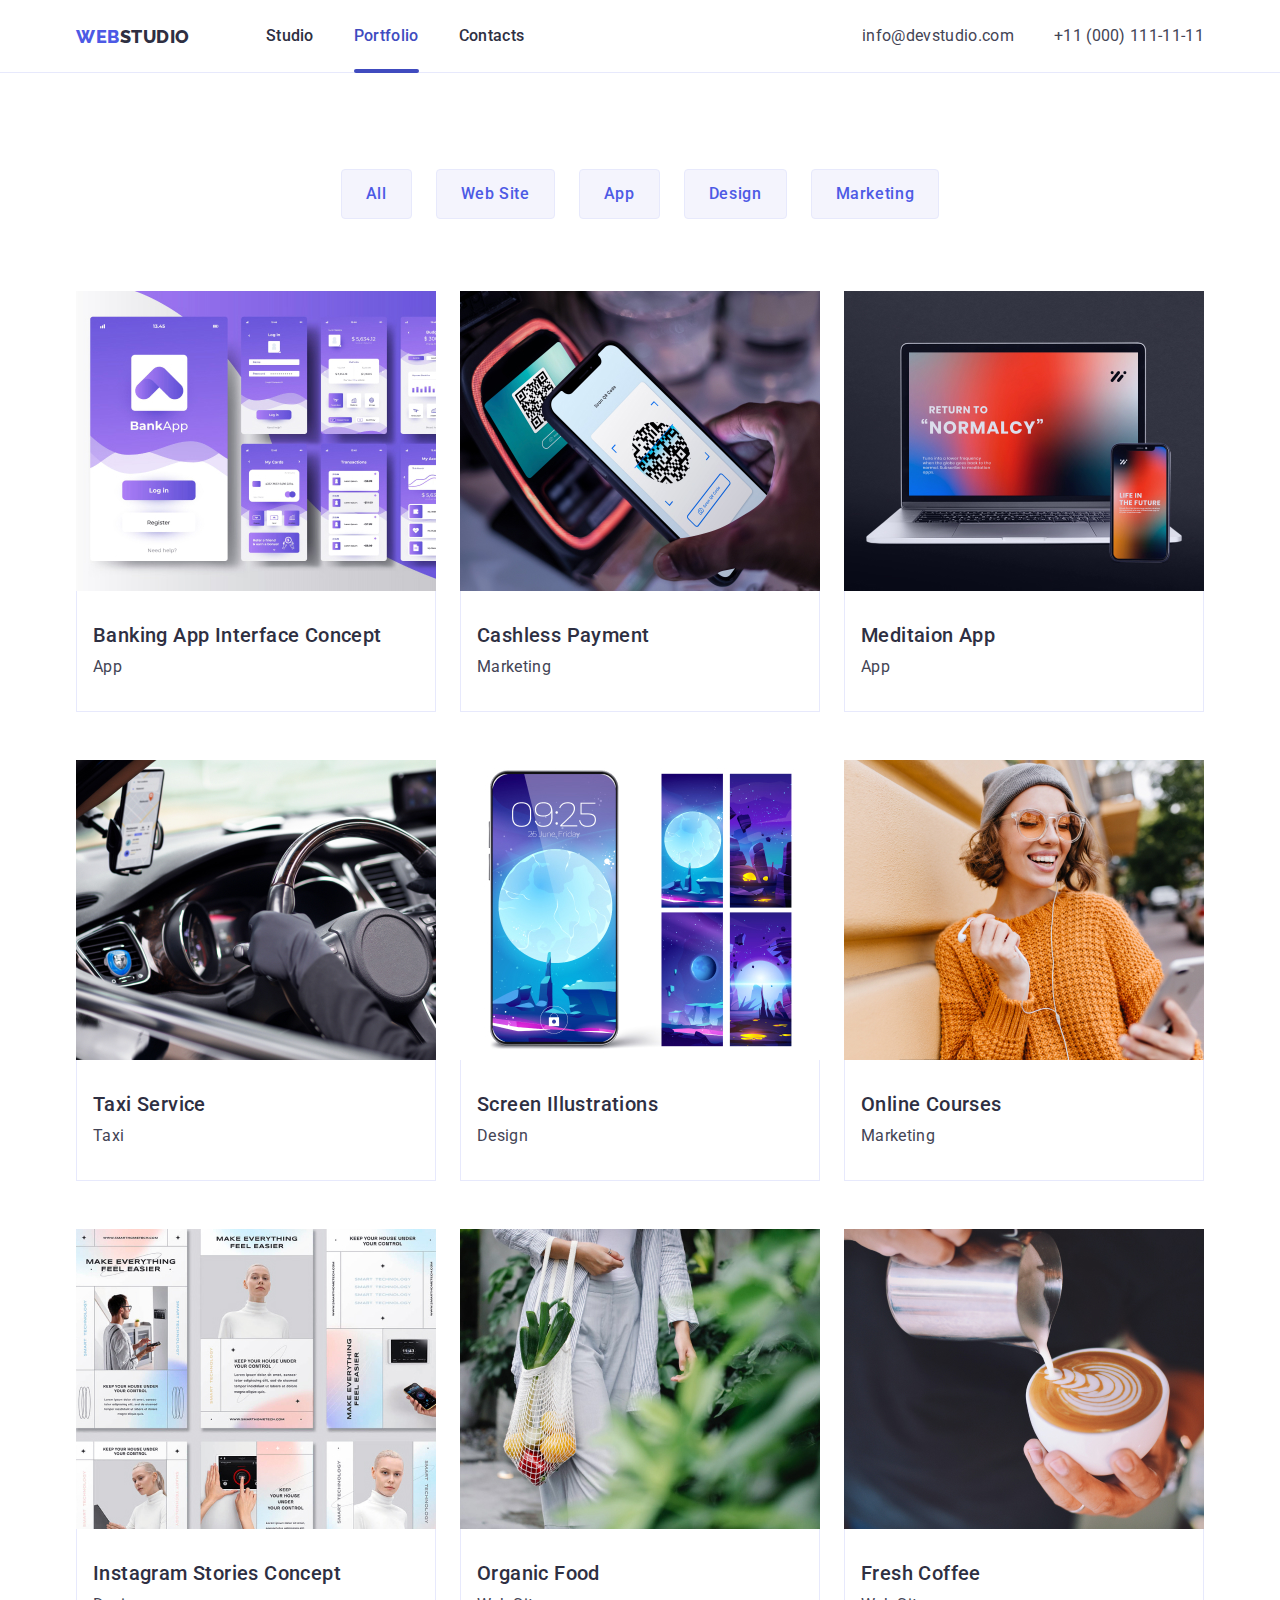
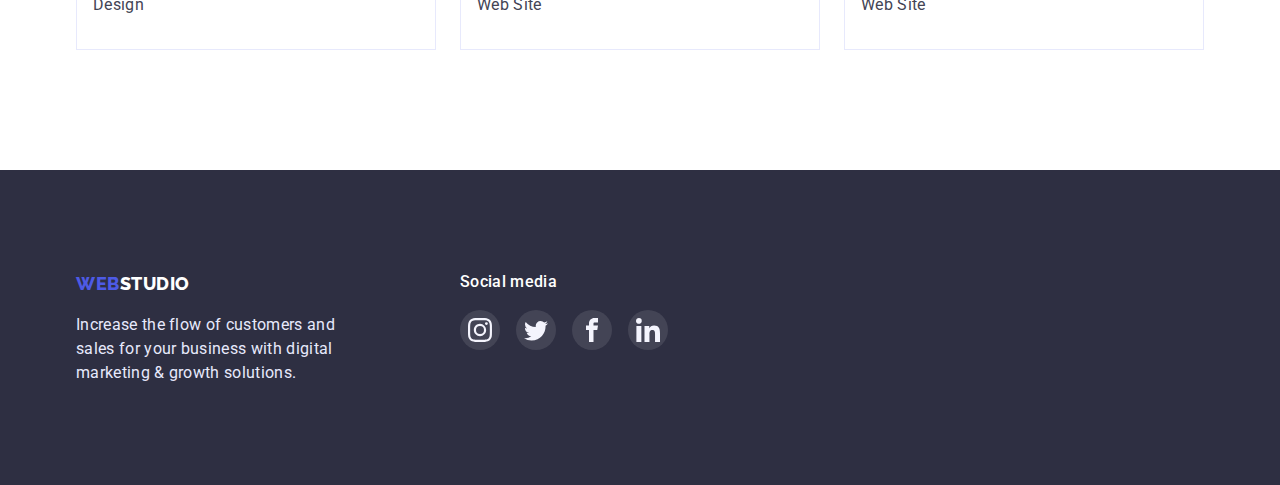
==== portfolio.html @ 172111eb "Initial commit" ====
<!DOCTYPE html>
<html lang="en">
  <head>
    <meta charset="UTF-8" />
    <meta http-equiv="X-UA-Compatible" content="IE=edge" />
    <meta name="viewport" content="width=device-width, initial-scale=1.0" />
    <title>Portfolio</title>
    <link rel="preconnect" href="https://fonts.googleapis.com" />
    <link rel="preconnect" href="https://fonts.gstatic.com" crossorigin />
    <link
      href="https://fonts.googleapis.com/css2?family=Raleway:wght@800&family=Roboto:wght@400;500;700;900&display=swap"
      rel="stylesheet"
    />
    <link
      rel="stylesheet"
      href="https://cdnjs.cloudflare.com/ajax/libs/modern-normalize/1.1.0/modern-normalize.min.css"
    />
    <link rel="stylesheet" href="css/styles.css" />
  </head>
  <body>
    <!-- HEADER(NAV)-->
    <header>
      <div class="main-nav container">
        <nav class="main-nav">
          <a href="index.html" class="logo"
            ><span class="web">WEB</span>STUDIO</a
          >
          <ul class="nav-list">
            <li class="nav-item">
              <a href="index.html" class="nav-link">Studio</a>
            </li>
            <li class="nav-item">
              <a href="portfolio.html" class="nav-link active">Portfolio</a>
            </li>
            <li class="nav-item"><a href="" class="nav-link">Contacts</a></li>
          </ul>
        </nav>
        <address class="main-address">
          <ul class="auth">
            <li class="auth-item">
              <a href="mailto:info@devstudio.com" class="auth-link"
                >info@devstudio.com
              </a>
            </li>
            <li class="auth-item">
              <a href="tel:+110001111111" class="auth-link"
                >+11 (000) 111-11-11
              </a>
            </li>
          </ul>
        </address>
      </div>
    </header>
    <main>
      <section class="examples">
        <h1 class="hidden">Portfolio</h1>
        <div class="container">
          <ul class="filter-list">
            <li class="filter-item">
              <button class="filter-btn btn" type="button">All</button>
            </li>
            <li class="filter-item">
              <button class="filter-btn btn" type="button">Web Site</button>
            </li>
            <li class="filter-item">
              <button class="filter-btn btn" type="button">App</button>
            </li>
            <li class="filter-item">
              <button class="filter-btn btn" type="button">Design</button>
            </li>
            <li class="filter-item">
              <button class="filter-btn btn" type="button">Marketing</button>
            </li>
          </ul>
          <ul class="project-list">
            <li class="project-card">
              <a class="overlay-link" href="">
                <div class="overlay-wrap">
                  <img
                    src="./images/img-portfolio-1.jpg"
                    alt="Banking App"
                    class="img-portfolio"
                    width="360"
                  />
                  <p class="overlay">
                    14 Stylish and User-Friendly App Design Concepts · Task
                    Manager App · Calorie Tracker App · Exotic Fruit Ecommerce
                    App · Cloud Storage App
                  </p>
                </div>

                <div class="project-info">
                  <h2 class="project-card-title">
                    Banking App Interface Concept
                  </h2>
                  <p class="project-card-desc">App</p>
                </div>
              </a>
            </li>
            <li class="project-card">
              <a class="overlay-link" href="">
                <div class="overlay-wrap">
                  <img
                    src="./images/img-portfolio-2.jpg"
                    alt="Cashless Payment"
                    class="img-portfolio"
                    width="360"
                  />
                  <p class="overlay">
                    14 Stylish and User-Friendly App Design Concepts · Task
                    Manager App · Calorie Tracker App · Exotic Fruit Ecommerce
                    App · Cloud Storage App
                  </p>
                </div>
                <div class="project-info">
                  <h2 class="project-card-title">Cashless Payment</h2>
                  <p class="project-card-desc">Marketing</p>
                </div>
              </a>
            </li>
            <li class="project-card">
              <a class="overlay-link" href="">
                <div class="overlay-wrap">
                  <img
                    src="./images/img-portfolio-3.jpg"
                    alt="Meditaion App"
                    class="img-portfolio"
                    width="360"
                  />
                  <p class="overlay">
                    14 Stylish and User-Friendly App Design Concepts · Task
                    Manager App · Calorie Tracker App · Exotic Fruit Ecommerce
                    App · Cloud Storage App
                  </p>
                </div>
                <div class="project-info">
                  <h2 class="project-card-title">Meditaion App</h2>
                  <p class="project-card-desc">App</p>
                </div>
              </a>
            </li>
            <li class="project-card">
              <a class="overlay-link" href="">
                <div class="overlay-wrap">
                  <img
                    src="./images/img-portfolio-4.jpg"
                    alt="Taxi Service"
                    class="img-portfolio"
                    width="360"
                  />
                  <p class="overlay">
                    14 Stylish and User-Friendly App Design Concepts · Task
                    Manager App · Calorie Tracker App · Exotic Fruit Ecommerce
                    App · Cloud Storage App
                  </p>
                </div>
                <div class="project-info">
                  <h2 class="project-card-title">Taxi Service</h2>
                  <p class="project-card-desc">Taxi</p>
                </div>
              </a>
            </li>
            <li class="project-card">
              <a class="overlay-link" href="">
                <div class="overlay-wrap">
                  <img
                    src="./images/img-portfolio-5.jpg"
                    alt="Screen Illustrations"
                    class="img-portfolio"
                    width="360"
                  />
                  <p class="overlay">
                    14 Stylish and User-Friendly App Design Concepts · Task
                    Manager App · Calorie Tracker App · Exotic Fruit Ecommerce
                    App · Cloud Storage App
                  </p>
                </div>
                <div class="project-info">
                  <h3 class="project-card-title">Screen Illustrations</h3>
                  <p class="project-card-desc">Design</p>
                </div>
              </a>
            </li>
            <li class="project-card">
              <a class="overlay-link" href="">
                <div class="overlay-wrap">
                  <img
                    src="./images/img-portfolio-6.jpg"
                    alt="Online Courses"
                    class="img-portfolio"
                    width="360"
                  />
                  <p class="overlay">
                    14 Stylish and User-Friendly App Design Concepts · Task
                    Manager App · Calorie Tracker App · Exotic Fruit Ecommerce
                    App · Cloud Storage App
                  </p>
                </div>
                <div class="project-info">
                  <h2 class="project-card-title">Online Courses</h2>
                  <p class="project-card-desc">Marketing</p>
                </div>
              </a>
            </li>
            <li class="project-card">
              <a class="overlay-link" href="">
                <div class="overlay-wrap">
                  <img
                    src="./images/img-portfolio-7.jpg"
                    alt="Instagram Stories Concept"
                    class="img-portfolio"
                    width="360"
                  />
                  <p class="overlay">
                    14 Stylish and User-Friendly App Design Concepts · Task
                    Manager App · Calorie Tracker App · Exotic Fruit Ecommerce
                    App · Cloud Storage App
                  </p>
                </div>
                <div class="project-info">
                  <h2 class="project-card-title">Instagram Stories Concept</h2>
                  <p class="project-card-desc">Design</p>
                </div>
              </a>
            </li>
            <li class="project-card">
              <a class="overlay-link" href="">
                <div class="overlay-wrap">
                  <img
                    src="./images/img-portfolio-8.jpg"
                    alt="Organic Food"
                    class="img-portfolio"
                    width="360"
                  />
                  <p class="overlay">
                    14 Stylish and User-Friendly App Design Concepts · Task
                    Manager App · Calorie Tracker App · Exotic Fruit Ecommerce
                    App · Cloud Storage App
                  </p>
                </div>
                <div class="project-info">
                  <h2 class="project-card-title">Organic Food</h2>
                  <p class="project-card-desc">Web Site</p>
                </div>
              </a>
            </li>
            <li class="project-card">
              <a class="overlay-link" href="">
                <div class="overlay-wrap">
                  <img
                    src="./images/img-portfolio-9.jpg"
                    alt="Fresh Coffee"
                    class="img-portfolio"
                    width="360"
                  />
                  <p class="overlay">
                    14 Stylish and User-Friendly App Design Concepts · Task
                    Manager App · Calorie Tracker App · Exotic Fruit Ecommerce
                    App · Cloud Storage App
                  </p>
                </div>
                <div class="project-info">
                  <h2 class="project-card-title">Fresh Coffee</h2>
                  <p class="project-card-desc">Web Site</p>
                </div>
              </a>
            </li>
          </ul>
        </div>
      </section>
    </main>
    <!-- FOOTER -->
    <footer class="footer">
      <div class="footer-container container">
        <div class="logo-footer">
          <a href="index.html" class="footer-logo"
            ><span class="web-footer">WEB</span
            ><span class="footer-studio">STUDIO</span></a
          >
          <p class="footer-desc">
            Increase the flow of customers and sales for your business with
            digital marketing & growth solutions.
          </p>
        </div>
        <div class="media-footer">
          <p class="media-title">Social media</p>
          <ul class="footer-media">
            <li>
              <a href="#" class="social-media-footer">
                <svg width="24" height="24">
                  <use href="./images/icons.svg#icon-instagram"></use>
                </svg>
              </a>
            </li>
            <li>
              <a href="#" class="social-media-footer">
                <svg width="24" height="24">
                  <use href="./images/icons.svg#icon-twitter"></use>
                </svg>
              </a>
            </li>
            <li>
              <a href="#" class="social-media-footer">
                <svg width="24" height="24">
                  <use href="./images/icons.svg#icon-facebook"></use>
                </svg>
              </a>
            </li>
            <li>
              <a href="#" class="social-media-footer">
                <svg width="24" height="24">
                  <use href="./images/icons.svg#icon-linkedin"></use>
                </svg>
              </a>
            </li>
          </ul>
        </div>
      </div>
    </footer>
  </body>
</html>
---- css/styles.css ----
/* index.html STYLES START*/

html {
  box-sizing: border-box;
}
:root {
  --brand-color: #4d5ae5;
  --pressed-state: #404bbf;
  --dark-theme: #2e2f42;
  --success-theme: #31d0aa;
  --main-text-color: #434455;
  --suble-text: #8e8f99;
  --accent: #e7e9fc;
  --light-background: #f4f4fd;
  --modal-overlay: #2e2f42;
  --hero-background: #2e2f42;
  --cornflower: #e7e9fc;
  --body-background: white;
  --main-font: "Roboto";
  --customers-icon: #8e8f99;
  --footer-icon: rgba(255, 255, 255, 0.1);
  --transition-duration: 250ms;
  --transition-timing-function: cubic-bezier(0.4, 0, 0.2, 1);
  --modal-background: #2e2f4240;
  --modal-color: #fcfcfc;
}
body {
  background-color: var(--body-background);
  font-family: "Roboto", sans-serif;
  color: var(--hero-background);
}
/* RESET STYLES */
p {
  margin: 0;
}

h1,
h2,
h3,
h4,
h5,
h6 {
  margin: 0;
}
img {
  display: block;
  width: 100%;
  height: auto;
}

/* Lists styling */

li {
  list-style: none;
  padding: 0;
}

ul {
  margin: 0;
  padding: 0;
}
/* hidden title */
.hidden {
  position: absolute;
  width: 1px;
  height: 1px;
  margin: -1px;
  border: 0;
  padding: 0;
  white-space: nowrap;
  clip-path: inset(100%);
  clip: rect(0 0 0 0);
  overflow: hidden;
}
/* container  */
.container {
  /* outline: 2px solid tomato; */
  width: 1158px;
  margin-left: auto;
  margin-right: auto;
  padding-left: 15px;
  padding-right: 15px;
}
/* HEADER(NAV) STYLES */
header {
  border-bottom: solid 1px var(--cornflower);
}
.main-nav {
  display: flex;
  align-items: center;
}
.nav-list {
  display: flex;
  gap: 40px;
}

.nav-link {
  display: block;
  padding-top: 24px;
  padding-bottom: 24px;
  font-weight: 500;
  line-height: 1.5;
  letter-spacing: 0.02em;
  transition-duration: var(--transition-duration);
  transition-timing-function: var(--transition-timing-function);
  transition-property: color;
}
.active {
  position: relative;
  color: var(--pressed-state);
}
.active::after {
  bottom: -1px;
  position: absolute;
  width: 100%;
  height: 4px;
  left: 0px;
  background-color: var(--pressed-state);
  content: "";
  border-radius: 2px;
}
/* LOGO */
.logo {
  margin-right: 76px;
  font-family: "Raleway", sans-serif;
  font-weight: 800;
  font-size: 18px;
  line-height: 1.5;
  letter-spacing: 0.03em;
}
.web {
  color: var(--brand-color);
}

/* LINKS STYLES */
a {
  text-decoration: none;
  color: var(--dark-theme);
  font-style: normal;
  cursor: pointer;
}
.main-address {
  margin-left: auto;
}
.auth {
  display: flex;
}
.auth-item:last-child {
  margin-left: 40px;
}
.auth-link {
  padding-top: 24px;
  padding-bottom: 24px;
  line-height: 1.5;
  letter-spacing: 0.02em;
  color: var(--main-text-color);
  transition-duration: var(--transition-duration);
  transition-timing-function: var(--transition-timing-function);
  transition-property: color;
}
.nav-link:is(:hover, :focus),
.auth-link:is(:hover, :focus) {
  color: var(--pressed-state);
}

/* SOLUTIONS STYLES */

.solutions {
  max-width: 1440px;
  margin: 0 auto;
  background-color: var(--dark-theme);
  text-align: center;
  padding-top: 188px;
  padding-bottom: 188px;
  /* BACKGROUND */
  background-size: cover;
  background-image: linear-gradient(
      to right,
      rgba(46, 47, 66, 0.7),
      rgba(46, 47, 66, 0.7)
    ),
    url(../images/hero-background.png);
}

.solutions-title {
  width: 496px;
  margin-left: auto;
  margin-right: auto;
  margin-bottom: 48px;
  font-weight: 700;
  font-size: 56px;
  line-height: 1.07;
  text-align: center;
  letter-spacing: 0.02em;
  color: var(--body-background);
}

/* AIM STYLES */
.aim {
  padding-top: 120px;
  padding-bottom: 120px;
}
.aim-title {
  margin-bottom: 8px;
  font-weight: 500;
  font-size: 20px;
  line-height: 1.5;
  letter-spacing: 0.02em;
  color: var(--dark-theme);
}
.aim-desc {
  line-height: 1.5;
  letter-spacing: 0.02em;
  color: var(--main-text-color);
}
/* FEATURES */

.features-list {
  display: flex;
}

.features-list .features-item:not(:last-child) {
  margin-right: 24px;
}

.features-item {
  width: 264px;
}

.features-icon {
  border-radius: 4px;
  margin-bottom: 8px;
  display: flex;
  align-items: center;
  justify-content: center;
  background-color: var(--light-background);
  height: 112px;
}
/* Activities STYLES */
.activities {
  margin-bottom: 120px;
}
.activities-title {
  margin-top: 0;
  margin-bottom: 72px;
  text-align: center;
  font-weight: 700;
  font-size: 36px;
  line-height: 1.5;
  letter-spacing: 0.02em;
  color: var(--dark-theme);
}
.activities-list {
  display: flex;
}
.activities-list .activities-item {
  margin-right: 24px;
}

.activities-list .activities-item:nth-child(3n) {
  margin-right: 0;
}

/* TEAM SECTION STYLES */

.team {
  background: var(--light-background);
  padding-top: 120px;
  padding-bottom: 120px;
}
.team-members {
  display: flex;
}
.team-title {
  margin-top: 0;
  margin-bottom: 72px;
  text-align: center;
  font-weight: 700;
  font-size: 36px;
  line-height: 1.1;
  letter-spacing: 0.02em;
  color: var(--dark-theme);
  text-align: center;
}
.team-members .team-member:not(:last-child) {
  margin-right: 24px;
}
.team-card {
  padding-top: 32px;
  padding-bottom: 32px;
}
.team-member {
  background: var(--body-background);
  box-shadow: 0px 1px 6px rgba(46, 47, 66, 0.08),
    0px 1px 1px rgba(46, 47, 66, 0.16), 0px 2px 1px rgba(46, 47, 66, 0.08);
  border-radius: 0px 0px 4px 4px;
}
.team-name {
  font-weight: 500;
  margin-bottom: 8px;
  font-size: 20px;
  line-height: 1.2;
  text-align: center;
  letter-spacing: 0.02em;
  color: var(--dark-theme);
  margin-bottom: 8px;
}

.team-desc {
  line-height: 1.5;
  text-align: center;
  letter-spacing: 0.02em;
  color: var(--main-text-color);
}
.social-row {
  margin-top: 8px;
  display: flex;
  align-items: center;
  justify-content: center;
  gap: 24px;
}
.social-item {
  display: flex;
  align-items: center;
  justify-content: center;
  width: 40px;
  height: 40px;
  border-radius: 50%;
  background-color: var(--brand-color);
  fill: var(--light-background);
  transition-duration: var(--transition-duration);
  transition-timing-function: var(--transition-timing-function);
  transition-property: background-color;
}
.social-item:is(:hover, :focus) {
  background-color: var(--pressed-state);
}
/* CUSTOMERS SECTION */
.customers {
  padding-top: 120px;
  padding-bottom: 120px;
  text-align: center;
}

.customers-title {
  font-size: 36px;
  font-weight: 700;
  line-height: calc(40 / 36);
  margin-bottom: 72px;
}
.customers-link {
  display: flex;
  align-items: center;
  justify-content: center;
  border: var(--customers-icon) 1px solid;
  fill: var(--customers-icon);
  border-radius: 4px;
  height: 88px;
  width: 168px;
  transition-duration: var(--transition-duration);
  transition-timing-function: var(--transition-timing-function);
  transition-property: fill, border-color;
}

.customers-list {
  display: flex;
  gap: 24px;
}

.customers-link:is(:hover, :focus) {
  border-color: var(--pressed-state);
  fill: var(--pressed-state);
}

.customers-item {
  display: flex;
  align-items: center;
  justify-content: center;
}

/* FOOTER STYLES */

.footer {
  background: var(--dark-theme);
  padding-top: 100px;
  padding-bottom: 100px;
}

.footer-logo {
  display: inline-block;
  margin-bottom: 16px;
  font-family: "Raleway";
  font-style: normal;
  font-weight: 800;
  font-size: 18px;
  line-height: 1.5;
  letter-spacing: 0.03em;
}
.web-footer {
  color: var(--brand-color);
}
.footer-studio {
  color: var(--body-background);
}

.footer-desc {
  line-height: 1.5;
  letter-spacing: 0.02em;
  color: var(--cornflower);
  width: 264px;
}
.footer-container {
  display: flex;
}
.media-title {
  color: var(--body-background);
  font-weight: 500;
  line-height: 1.5;
  letter-spacing: 0.02em;
  font-size: 16px;
}

.media-footer {
  margin-left: 120px;
}

.footer-media {
  margin-top: 16px;
  display: flex;
  align-items: center;
  gap: 16px;
}

.social-media-footer {
  display: flex;
  align-items: center;
  justify-content: center;
  width: 40px;
  height: 40px;
  border-radius: 50%;
  background-color: var(--footer-icon);
  fill: var(--light-background);
  transition-duration: var(--transition-duration);
  transition-timing-function: var(--transition-timing-function);
  transition-property: background-color;
}

.social-media-footer:is(:focus, :hover) {
  background-color: var(--success-theme);
}

/*  
============================= 

*/
/* PORTFOLIO.HTML STYLES START*/
/*  

============================= 

*/
.examples {
  padding-top: 96px;
  padding-bottom: 120px;
}
.filter-list {
  display: flex;
  justify-content: center;
  margin-bottom: 72px;
}
.filter-list .filter-item:not(:first-child) {
  margin-left: 24px;
}

/* BUTTON STYLES */
.order-btn {
  padding: 16px 32px;
  letter-spacing: 0.04em;
  font-family: var(--main-font);
  font-weight: 500;
  font-size: 16px;
  line-height: 1.5;
  color: var(--body-background);
  background: var(--brand-color);
  box-shadow: 0px 4px 4px rgba(0, 0, 0, 0.15);
  border-radius: 4px;
  border: none;
  cursor: pointer;
  transition-duration: var(--transition-duration);
  transition-timing-function: var(--transition-timing-function);
  transition-property: var(--body-background);
}
.order-btn:is(:hover, :focus) {
  background: var(--pressed-state);
}
.btn:is(:hover, :focus) {
  background: var(--pressed-state);
}
.btn {
  background-color: var(--pressed-state);
  color: var(--body-background);
  cursor: pointer;
  box-sizing: border-box;
  background: var(--light-background);
  border: 1px solid var(--accent);
  border-radius: 4px;
  font-family: var(--main-font);
  font-weight: 500;
  font-size: 16px;
  line-height: 1.5;
  letter-spacing: 0.04em;
  color: var(--brand-color);
  padding: 12px 24px;
  transition-duration: var(--transition-duration);
  transition-timing-function: var(--transition-timing-function);
  transition-property: border-color, background-color, box-shadow;
}
.btn:is(:hover, :focus) {
  background: var(--pressed-state);
  color: var(--body-background);
  border-color: var(--pressed-state);
  box-shadow: 0px 3px 1px rgba(0, 0, 0, 0.1), 0px 2px 1px rgba(0, 0, 0, 0.08),
    0px 2px 2px rgba(0, 0, 0, 0.12);
}

/* PROJECT SECTION */
.project-list {
  display: flex;
  flex-wrap: wrap;
  justify-content: center;
  column-gap: 24px;
}

.project-card {
  background: var(--body-background);
  margin-bottom: 48px;
}

.project-card:is(:hover, :focus, ) {
  box-shadow: 0px 1px 6px rgb(46 47 66 / 8%), 0px 1px 1px rgb(46 47 66 / 16%),
    0px 2px 1px rgb(46 47 66 / 8%);
  transition-duration: var(--transition-duration);
  transition-timing-function: var(--transition-timing-function);
}

.project-card:nth-child(n + 7) {
  background: var(--body-background);
  margin-bottom: 0;
}
.project-card-title {
  margin-bottom: 8px;
  font-weight: 500;
  font-size: 20px;
  line-height: 1.2;
  letter-spacing: 0.02em;
  color: var(--dark-theme);
}

.project-card-desc {
  line-height: 1.5;
  letter-spacing: 0.02em;
  color: var(--main-text-color);
}
.project-info {
  padding: 32px 16px 32px 16px;
  border: 1px solid var(--cornflower);
  border-top: none;
}
.overlay-link {
  transition-duration: var(--transition-duration);
  transition-timing-function: var(--transition-timing-function);
  transition-property: box-shadow;
}
.overlay-wrap {
  position: relative;
  overflow: hidden;
}
.overlay-link:is(:hover, :focus) .overlay {
  transform: translate(0, 0);
}
.overlay {
  position: absolute;
  left: 0;
  top: 0;
  width: 100%;
  height: 100%;
  overflow-y: auto;
  transform: translate(0, 100%);
  transition: transform 250ms cubic-bezier(0.4, 0, 0.2, 1);
  background-color: var(--brand-color);
  font-weight: 400;
  line-height: 1.5;
  letter-spacing: 0.02em;
  color: var(--accent);
  padding: 40px 32px;
}

/* =================== BACKDROP ================= */

.backdrop {
  position: fixed;
  z-index: 100;
  top: 0;
  left: 0;
  width: 100%;
  height: 100%;
  transition-duration: var(--transition-duration);
  transition-timing-function: var(--transition-timing-function);
  transition-property: opacity, visibility;
  background: var(--modal-background);
}

.backdrop.is-hidden {
  opacity: 0;
  visibility: hidden;
  pointer-events: none;
}

.modal {
  position: absolute;
  top: 50%;
  left: 50%;
  transform: translate(-50%, -50%);
  width: 408px;
  height: 576px;
  background-color: var(--modal-color);
  box-shadow: 0px 1px 1px rgb(0 0 0 / 14%), 0px 1px 3px rgb(0 0 0 / 12%),
    0px 2px 1px rgb(0 0 0 / 20%);
  border-radius: 4px;
}
.btn-close {
  position: absolute;
  top: 24px;
  right: 24px;
  display: flex;
  justify-content: center;
  align-items: center;
  width: 24px;
  height: 24px;
  border-radius: 50%;
  background: var(--accent);
  border: 1px solid rgba(0, 0, 0, 0.1);
  padding: 0;
  transition-duration: var(--transition-duration);
  transition-timing-function: var(--transition-timing-function);
  transition-property: background-color;
  cursor: pointer;
}
.btn-close:is(:hover, :after) {
  background-color: var(--pressed-state);
}
.btn-close:is(:hover, :after) .icon-close {
  fill: var(--accent);
}
.icon-close {
  width: 8px;
  height: 8px;
  fill: var(--dark-theme);
  transition-property: fill;
}
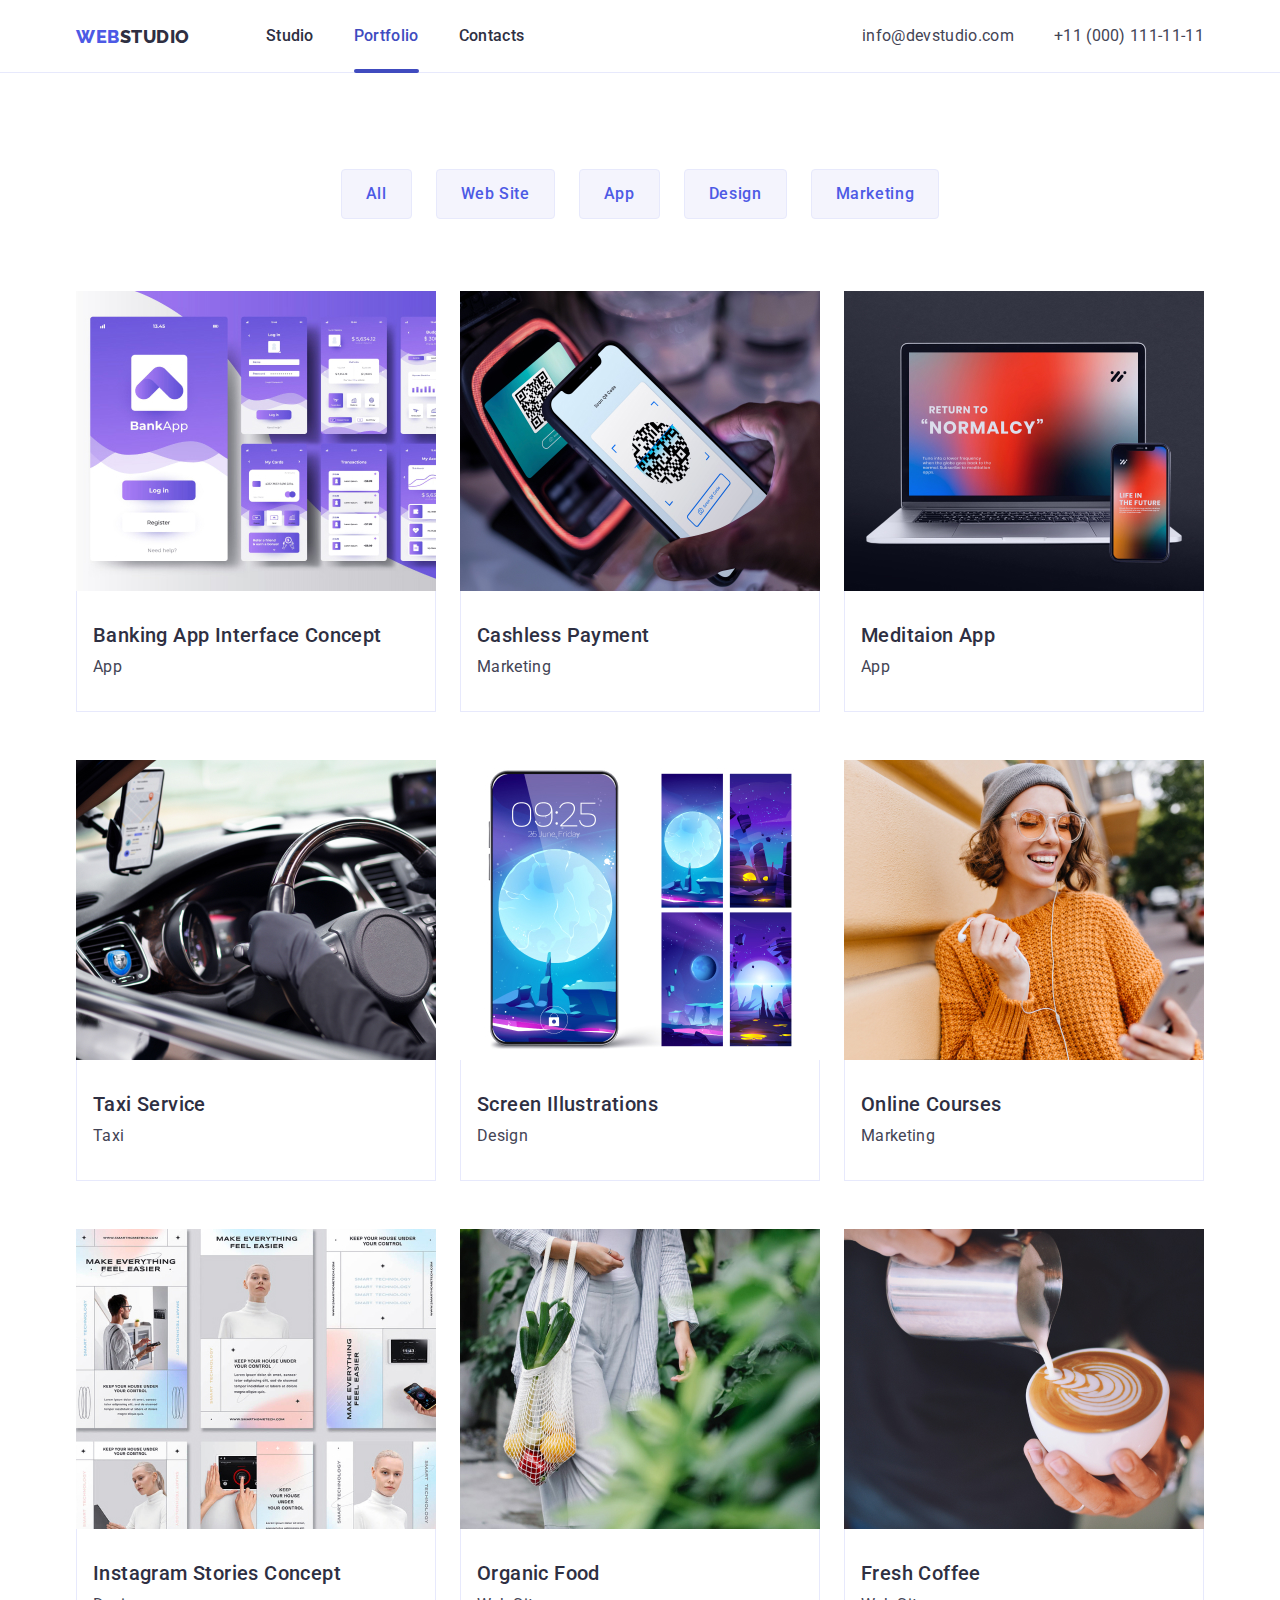
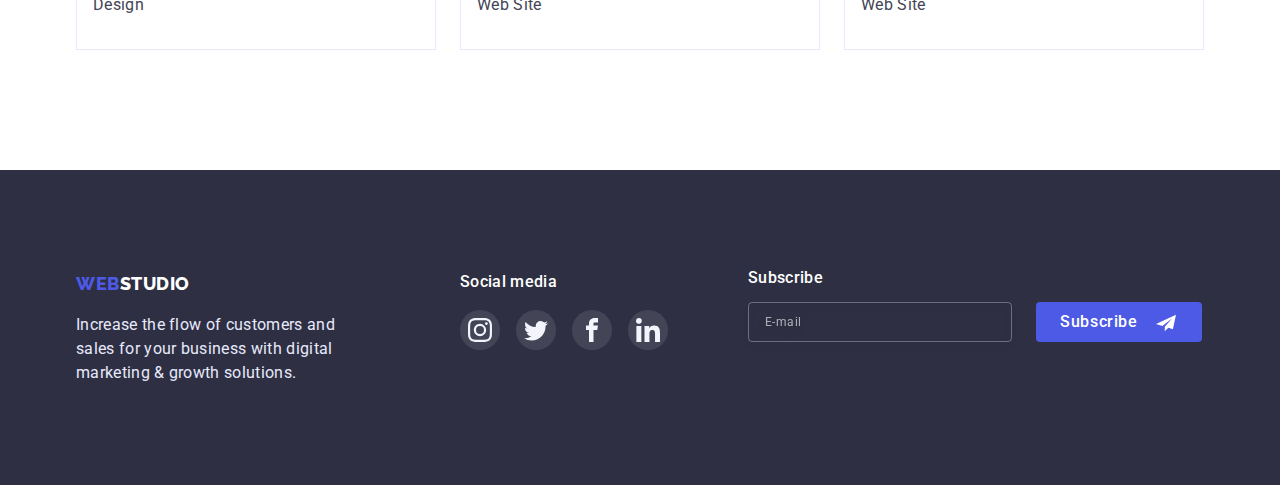
==== commit 60ef304e: "part of hw-06" ====
--- a/portfolio.html
+++ b/portfolio.html
@@ -315,6 +315,25 @@
             </li>
           </ul>
         </div>
+        <div class="subscribe-wrap">
+          <p class="subscribe-title">Subscribe</p>
+          <form class="form-subscribe">
+            <label>
+              <input
+                class="subscribe-input"
+                type="email"
+                name="email"
+                placeholder="E-mail"
+              />
+            </label>
+            <button type="submit" class="subscribe-btn">
+              <span>Subscribe</span>
+              <svg class="send-icon" width="24" height="20">
+                <use href="./images/icons.svg#icon-send"></use>
+              </svg>
+            </button>
+          </form>
+        </div>
       </div>
     </footer>
   </body>
--- a/css/styles.css
+++ b/css/styles.css
@@ -48,6 +48,10 @@
   height: auto;
 }
 
+button {
+  cursor: pointer;
+}
+
 /* Lists styling */
 
 li {
@@ -449,6 +453,68 @@
   background-color: var(--success-theme);
 }
 
+/* SUBSCRIBE SECTION */
+.subscribe-wrap {
+  margin-left: 80px;
+}
+.subscribe-title {
+  color: var(--body-background);
+  font-weight: 500;
+  line-height: 1;
+  letter-spacing: 0.02em;
+  font-size: 16px;
+  margin-bottom: 16px;
+}
+.form-subscribe {
+  display: flex;
+}
+.subscribe-input {
+  background: transparent;
+  border: 1px solid rgba(255, 255, 255, 0.3);
+  filter: drop-shadow(0px 4px 4px rgba(0, 0, 0, 0.15));
+  color: var(--body-background);
+  border-radius: 4px;
+  width: 264px;
+  height: 40px;
+  line-height: 2;
+  padding: 8px 16px;
+  margin-right: 24px;
+  letter-spacing: 0.04em;
+  font-size: 12px;
+  transition: border-color, var(--transition-duration),
+    var(--transition-duration);
+}
+.subscribe-input:focus {
+  border-color: var(--body-background);
+  outline: none;
+}
+
+.subscribe-input::placeholder {
+  color: rgba(255, 255, 255, 0.6);
+}
+
+.subscribe-btn {
+  position: relative;
+  background-color: var(--brand-color);
+  color: var(--body-background);
+  padding: 8px 64px 8px 24px;
+  font-weight: 500;
+  font-size: 16px;
+  letter-spacing: 0.04em;
+  border-radius: 4px;
+  border: none;
+  height: 40px;
+  transition: background-color, var(--transition-timing-function),
+    var(--transition-duration);
+}
+.subscribe-btn:is(:hover, :focus) {
+  background-color: var(--pressed-state);
+}
+.send-icon {
+  position: absolute;
+  float: right;
+  margin-left: 16px;
+}
 /*  
 ============================= 
 
@@ -627,6 +693,7 @@
   box-shadow: 0px 1px 1px rgb(0 0 0 / 14%), 0px 1px 3px rgb(0 0 0 / 12%),
     0px 2px 1px rgb(0 0 0 / 20%);
   border-radius: 4px;
+  padding: 72px 24px 24px 24px;
 }
 .btn-close {
   position: absolute;
@@ -645,6 +712,7 @@
   transition-timing-function: var(--transition-timing-function);
   transition-property: background-color;
   cursor: pointer;
+  margin-bottom: 10px;
 }
 .btn-close:is(:hover, :after) {
   background-color: var(--pressed-state);
@@ -658,3 +726,66 @@
   fill: var(--dark-theme);
   transition-property: fill;
 }
+.modal-form {
+  display: flex;
+  flex-direction: column;
+}
+.modal-title {
+  text-align: center;
+  line-height: calc(24 / 16);
+  font-size: 16px;
+  letter-spacing: 0.02em;
+  margin-bottom: 4px;
+}
+
+.modal-wrapper {
+  position: relative;
+}
+
+.modal-icon {
+  position: absolute;
+  top: 50%;
+  left: 19px;
+  transform: translateY(-50%);
+  transition: fill, var(--transition-timing-function),
+    var(--transition-duration);
+}
+
+.input {
+  background: var(--modal-color);
+  border-radius: 4px;
+  border: 1px solid rgba(33, 33, 33, 0.2);
+  width: 100%;
+  height: 40px;
+  padding-left: 38px;
+  transition: border-color, color var(--transition-duration),
+    var(--transition-timing-function);
+  outline: none;
+}
+
+.input:is(:focus, :active) {
+  border-color: var(--brand-color);
+}
+.input:is(:focus, :active) + .modal-icon {
+  fill: var(--brand-color);
+}
+.label-name {
+  font-size: 12px;
+  line-height: 1.13;
+  letter-spacing: 0.04em;
+  color: var(--suble-text);
+}
+
+.modal-textarea {
+  height: 120px;
+  position: relative;
+  margin-bottom: 16px;
+}
+
+.modal-textarea ::placeholder {
+  position: absolute;
+  font-size: 12px;
+  line-height: 1.33;
+  letter-spacing: 0.04em;
+  color: rgba(117, 117, 117, 0.5);
+}
